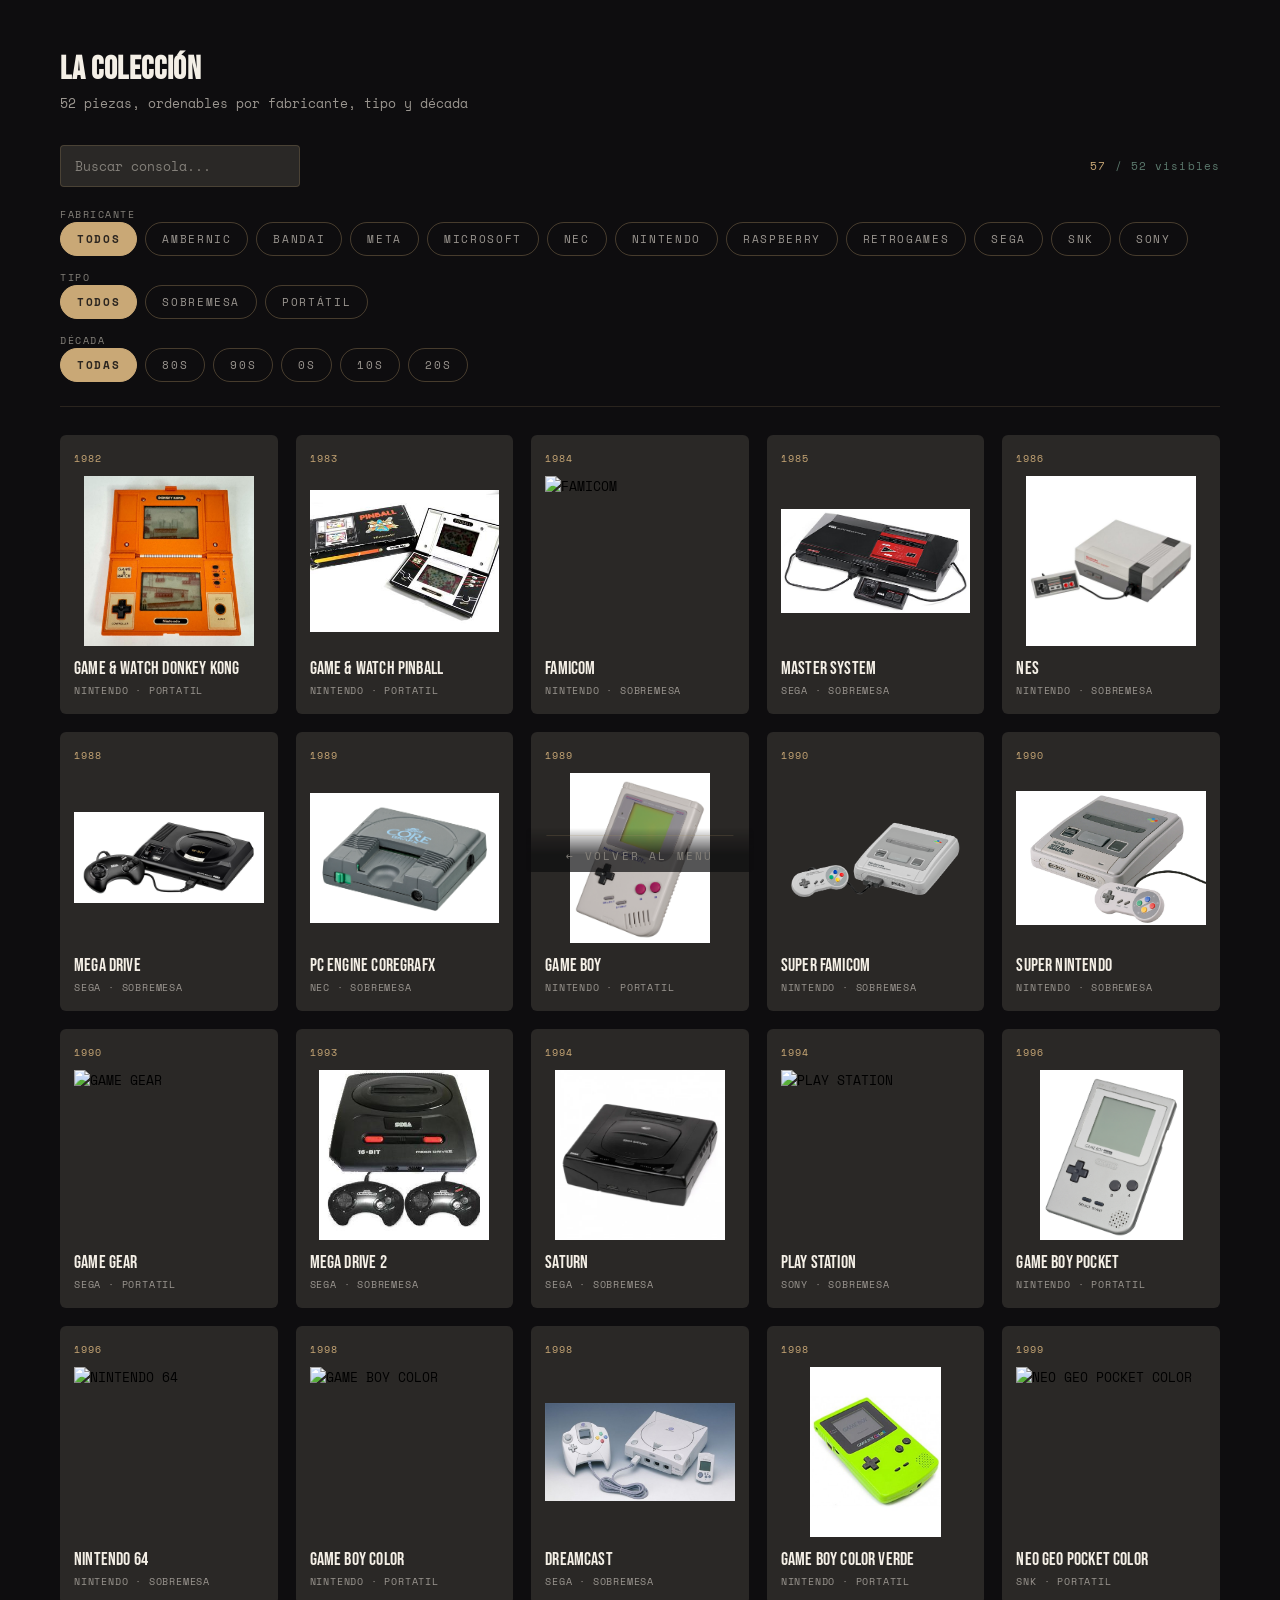
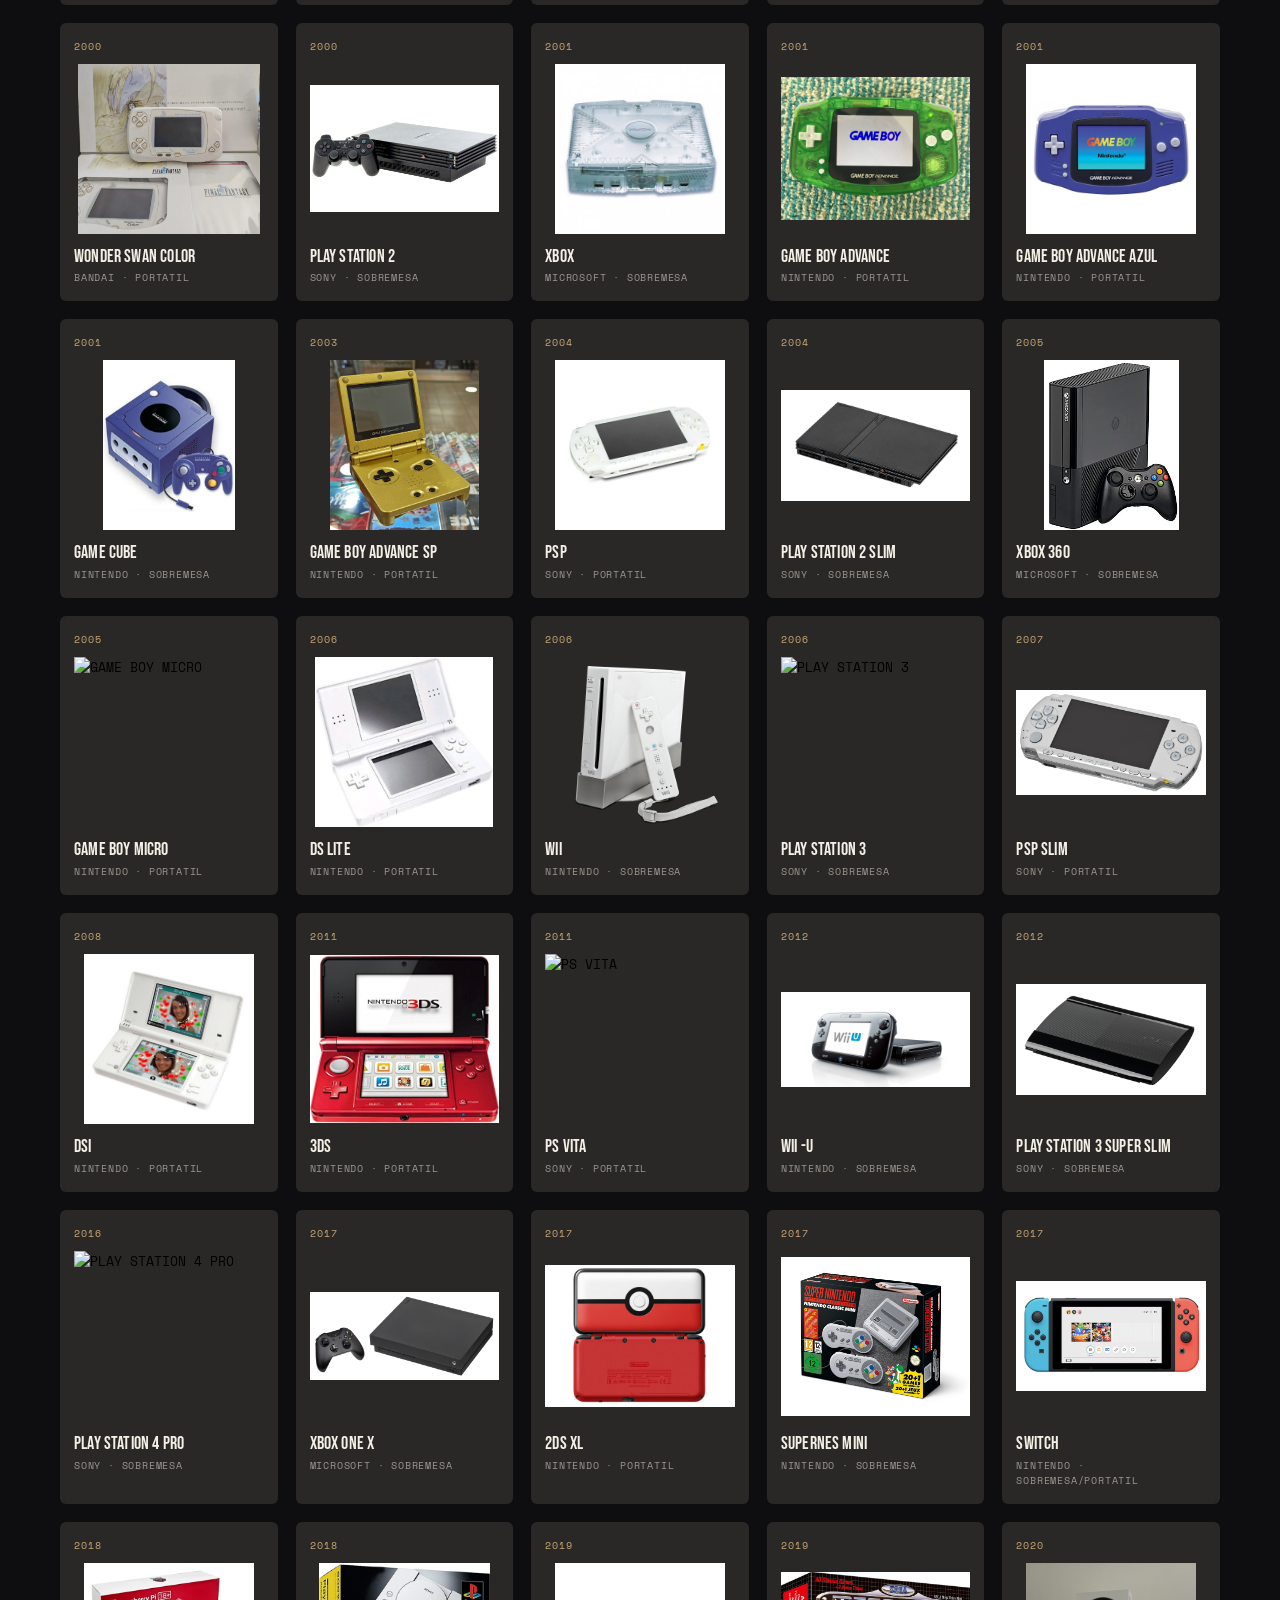
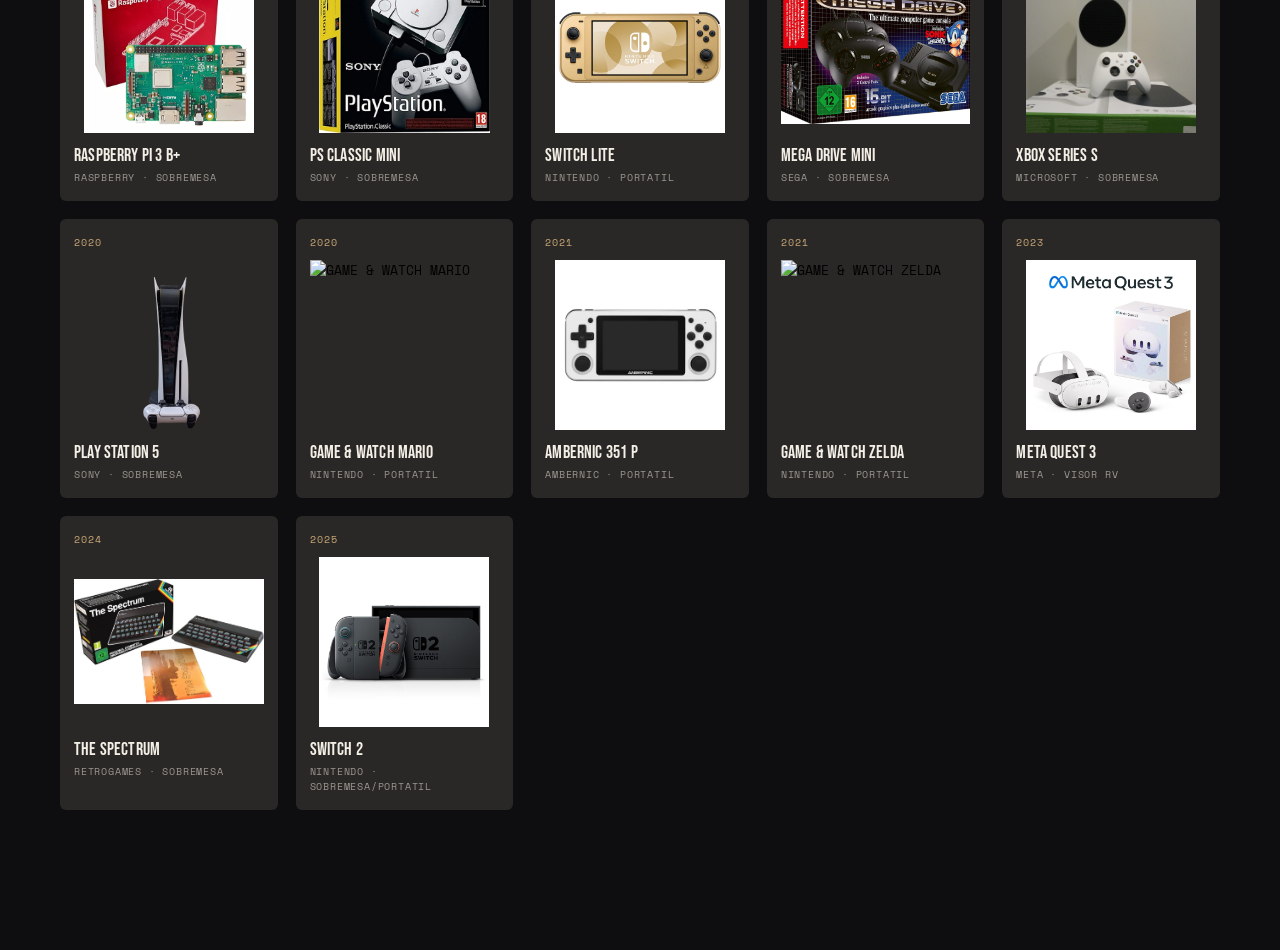
==== coleccion.html @ fd8c565e "primera version - 57 consolas, 1982-2025" ====
<!DOCTYPE html>
<html lang="es">
<head>
  <meta charset="UTF-8">
  <meta name="viewport" content="width=device-width, initial-scale=1.0">
  <title>La colección — Ficha completa</title>
  <link rel="preconnect" href="https://fonts.googleapis.com">
  <link href="https://fonts.googleapis.com/css2?family=Bebas+Neue&family=Fraunces:ital@1&family=Space+Mono:wght@400;700&display=swap" rel="stylesheet">
  <link rel="stylesheet" href="css/styles.css">
  <link rel="stylesheet" href="css/coleccion.css">
</head>
<body>

  <main>

    <header class="page-header">
      <h1 class="page-title">LA COLECCIÓN</h1>
      <p class="page-sub">52 piezas, ordenables por fabricante, tipo y década</p>
    </header>

    <!-- Buscador -->
    <div class="toolbar toolbar--search">
      <input type="text" id="searchInput" class="search" placeholder="Buscar consola..." autocomplete="off">
      <button id="filtersToggle" class="filters-toggle" aria-expanded="false" aria-controls="filtersPanel">
        Filtros
      </button>
      <p class="count"><span id="visibleCount">52</span> / 52 visibles</p>
    </div>

    <!-- Panel de filtros: visible siempre en desktop, colapsable en movil via JS/CSS -->
    <div id="filtersPanel" class="filters-panel">

      <fieldset class="filter-group" data-filter-group="fabricante">
        <legend class="filter-label">Fabricante</legend>
        <div class="pill-row" id="filterFabricante">
          <button class="pill active" data-value="todos">Todos</button>
          <!-- el resto de pills de fabricante se generan por JS desde consolas.json -->
        </div>
      </fieldset>

      <fieldset class="filter-group" data-filter-group="tipo">
        <legend class="filter-label">Tipo</legend>
        <div class="pill-row" id="filterTipo">
          <button class="pill active" data-value="todos">Todos</button>
          <button class="pill" data-value="sobremesa">Sobremesa</button>
          <button class="pill" data-value="portatil">Portátil</button>
        </div>
      </fieldset>

      <fieldset class="filter-group" data-filter-group="decada">
        <legend class="filter-label">Década</legend>
        <div class="pill-row" id="filterDecada">
          <button class="pill active" data-value="todos">Todas</button>
          <!-- las decadas reales se generan por JS segun los anios presentes en consolas.json -->
        </div>
      </fieldset>

    </div>

    <!-- Grid principal, poblado por JS -->
    <div class="grid-dense" id="grid"></div>

    <!-- Estado vacio, oculto por defecto -->
    <div class="empty-state" id="emptyState" hidden>
      <p class="title">No hay consolas que coincidan</p>
      <p class="hint">Prueba a quitar algún filtro o cambiar la búsqueda</p>
    </div>

  </main>

  <a href="index.html" class="back-to-menu">← Volver al menú</a>

  <!-- Overlay de detalle de consola -->
  <div class="detail-overlay" id="detailOverlay" hidden>
    <div class="detail-panel">
      <div class="detail-visual">
        <img id="detailImg" src="" alt="">
      </div>
      <div class="detail-info">
        <p class="eyebrow" id="detailTipo"></p>
        <h2 id="detailName"></h2>
        <p class="detail-meta">
          <span id="detailMaker"></span> · <span id="detailYear"></span>
        </p>
        <p class="detail-note" id="detailNote"></p>
        <button class="detail-close" id="detailClose">← Volver a la colección</button>
      </div>
    </div>
  </div>

  <!-- Plantilla de tarjeta, clonada por JS -->
  <template id="cardTemplate">
    <button class="card-dense" type="button">
      <span class="year-stamp"></span>
      <img class="card-img" src="" alt="">
      <span class="name"></span>
      <span class="maker"></span>
    </button>
  </template>

  <script src="js/data.js"></script>
  <script src="js/coleccion.js"></script>
</body>
</html>
---- css/styles.css ----
/* ============================================
   styles.css — Base compartida por las 3 páginas
   Variables, reset, tipografía, botón "volver al menú"
   ============================================ */

:root {
  --bg: #0E0D0F;
  --paper: #F4EFE6;
  --brass: #C9A876;
  --brick: #8B3A3A;
  --panel: #2A2826;
  --moss: #5C7A6E;

  --text-dim: #9b9690;
  --text-faint: #84807a;
}

* {
  margin: 0;
  padding: 0;
  box-sizing: border-box;
}

html {
  scroll-behavior: smooth;
}

body {
  background: var(--bg);
  color: var(--paper);
  font-family: 'Space Mono', monospace;
  -webkit-font-smoothing: antialiased;
}

img {
  display: block;
  max-width: 100%;
}

a {
  color: inherit;
}

button {
  font-family: inherit;
  cursor: pointer;
}

/* ---- Botón "volver al menú", compartido por timeline.html y coleccion.html ---- */

.back-to-menu {
  position: fixed;
  bottom: 36px;
  left: 50%;
  transform: translateX(-50%);
  font-size: 11px;
  letter-spacing: 0.2em;
  text-transform: uppercase;
  color: var(--text-faint);
  text-decoration: none;
  cursor: pointer;
  border-top: 1px solid rgba(201, 168, 118, 0.2);
  padding: 12px 20px 0;
  z-index: 60;
  transition: color 0.15s ease, border-color 0.15s ease;
  background: none;
}

.back-to-menu::before {
  content: '';
  position: absolute;
  inset: -8px -20px;
  background: var(--bg);
  opacity: 0.7;
  z-index: -1;
  border-radius: 4px;
  -webkit-mask-image: linear-gradient(to top, black 40%, transparent 100%);
  mask-image: linear-gradient(to top, black 40%, transparent 100%);
}

.back-to-menu:hover,
.back-to-menu:focus-visible {
  color: var(--brass);
  border-color: var(--brass);
}

/* ---- Utilidades tipográficas compartidas ---- */

.eyebrow {
  font-size: 13px;
  letter-spacing: 0.3em;
  text-transform: uppercase;
  color: var(--brass);
}

/* ---- Foco visible accesible, consistente en toda la web ---- */
:focus-visible {
  outline: 2px solid var(--brass);
  outline-offset: 3px;
}
---- css/coleccion.css ----
/* ============================================
   coleccion.css — coleccion.html
   ============================================ */

main {
  padding: 50px 60px 140px;
}

.page-header {
  margin-bottom: 4px;
}

.toolbar {
  display: flex;
  align-items: center;
}

.page-title {
  font-family: 'Bebas Neue', sans-serif;
  font-size: 32px;
  letter-spacing: 0.02em;
  margin-bottom: 4px;
}

.page-sub {
  font-size: 13px;
  color: var(--text-dim);
  margin-bottom: 32px;
}

/* ---- Toolbar de busqueda ---- */

.toolbar--search {
  display: flex;
  flex-wrap: wrap;
  align-items: center;
  gap: 14px;
  margin-bottom: 20px;
}

.search {
  background: var(--panel);
  border: 1px solid rgba(201, 168, 118, 0.2);
  border-radius: 4px;
  padding: 10px 14px;
  color: var(--paper);
  font-family: 'Space Mono', monospace;
  font-size: 13px;
  width: 240px;
}

.search::placeholder {
  color: var(--text-faint);
}

.filters-toggle {
  display: none; /* solo visible en movil, ver media query */
  background: transparent;
  border: 1px solid rgba(201, 168, 118, 0.3);
  border-radius: 999px;
  padding: 8px 18px;
  font-size: 11px;
  letter-spacing: 0.15em;
  text-transform: uppercase;
  color: var(--paper);
}

.count {
  margin-left: auto;
  font-size: 11px;
  color: var(--moss);
  letter-spacing: 0.1em;
}

.count span {
  color: var(--brass);
}

/* ---- Panel de filtros ---- */

.filters-panel {
  display: flex;
  flex-direction: column;
  gap: 14px;
  margin-bottom: 28px;
  padding-bottom: 24px;
  border-bottom: 1px solid rgba(201, 168, 118, 0.15);
}

.filter-group {
  border: none;
  display: flex;
  align-items: center;
  gap: 10px;
  flex-wrap: wrap;
}

.filter-label {
  font-size: 10px;
  letter-spacing: 0.15em;
  text-transform: uppercase;
  color: var(--text-faint);
  margin-right: 4px;
  min-width: 80px;
}

.pill-row {
  display: flex;
  flex-wrap: wrap;
  gap: 8px;
}

.pill {
  background: transparent;
  border: 1px solid rgba(201, 168, 118, 0.3);
  border-radius: 999px;
  padding: 8px 16px;
  font-size: 11px;
  letter-spacing: 0.15em;
  text-transform: uppercase;
  color: var(--text-dim);
  transition: all 0.15s ease;
}

.pill:hover {
  border-color: rgba(201, 168, 118, 0.6);
  color: var(--paper);
}

.pill.active {
  background: var(--brass);
  color: #2C2620;
  border-color: var(--brass);
  font-weight: 700;
}

/* ---- Grid denso ---- */

.grid-dense {
  display: grid;
  grid-template-columns: repeat(auto-fill, minmax(200px, 1fr));
  gap: 18px;
}

.card-dense {
  background: var(--panel);
  border: none;
  border-radius: 6px;
  padding: 16px 14px;
  position: relative;
  text-align: left;
  transition: transform 0.15s ease, background 0.15s ease;
  display: flex;
  flex-direction: column;
}

.card-dense:hover,
.card-dense:focus-visible {
  transform: translateY(-3px);
  background: #332f2b;
}

.card-dense.hidden {
  display: none;
}

.year-stamp {
  font-size: 10px;
  color: var(--brass);
  letter-spacing: 0.1em;
  margin-bottom: 10px;
}

.card-img {
  width: 100%;
  height: 170px;
  object-fit: contain;
  margin-bottom: 14px;
}

.card-dense .name {
  font-family: 'Bebas Neue', sans-serif;
  font-size: 18px;
  letter-spacing: 0.01em;
  line-height: 1.05;
  color: var(--paper);
}

.card-dense .maker {
  font-size: 10px;
  color: var(--text-dim);
  margin-top: 4px;
  text-transform: uppercase;
  letter-spacing: 0.08em;
}

/* ---- Estado vacío ---- */

.empty-state {
  text-align: center;
  padding: 60px 20px;
  color: var(--text-dim);
}

.empty-state .title {
  font-family: 'Bebas Neue', sans-serif;
  font-size: 26px;
  letter-spacing: 0.02em;
  color: var(--paper);
  margin-bottom: 8px;
}

.empty-state .hint {
  font-size: 13px;
  color: var(--text-faint);
}

/* ---- Overlay de detalle ---- */

.detail-overlay {
  position: fixed;
  inset: 0;
  background: rgba(8, 7, 8, 0.92);
  display: flex;
  align-items: center;
  justify-content: center;
  z-index: 50;
  padding: 40px;
}

.detail-overlay[hidden] {
  display: none;
}

.detail-panel {
  max-width: 880px;
  width: 100%;
  display: flex;
  gap: 60px;
  align-items: center;
}

.detail-visual {
  flex: 0 0 320px;
  height: 320px;
  display: flex;
  align-items: center;
  justify-content: center;
  position: relative;
}

.detail-visual::before {
  content: '';
  position: absolute;
  width: 380px;
  height: 380px;
  border-radius: 50%;
  background: radial-gradient(circle, rgba(201, 168, 118, 0.1) 0%, transparent 70%);
  z-index: -1;
}

#detailImg {
  max-width: 100%;
  max-height: 100%;
  object-fit: contain;
  filter: drop-shadow(0 20px 40px rgba(0, 0, 0, 0.5));
}

.detail-info h2 {
  font-family: 'Bebas Neue', sans-serif;
  font-size: 56px;
  letter-spacing: 0.01em;
  line-height: 1.0;
  margin: 16px 0 18px;
}

.detail-meta {
  display: flex;
  gap: 10px;
  font-size: 14px;
  color: var(--text-dim);
  margin-bottom: 24px;
  text-transform: uppercase;
  letter-spacing: 0.05em;
}

.detail-meta span {
  color: var(--brass);
}

.detail-note {
  font-family: 'Fraunces', serif;
  font-style: italic;
  font-size: 18px;
  color: #c9c4ba;
  line-height: 1.5;
  max-width: 380px;
  border-left: 2px solid var(--brick);
  padding-left: 16px;
  margin-bottom: 28px;
}

.detail-close {
  background: transparent;
  border: 1px solid rgba(201, 168, 118, 0.3);
  border-radius: 999px;
  padding: 8px 20px;
  font-size: 11px;
  letter-spacing: 0.15em;
  text-transform: uppercase;
  color: var(--paper);
}

.detail-close:hover {
  border-color: var(--brass);
  color: var(--brass);
}

/* ---- Responsive: colección en móvil ---- */

@media (max-width: 768px) {
  main {
    padding: 30px 20px 120px;
  }

  .grid-dense {
    grid-template-columns: 1fr; /* 1 columna, lista vertical */
  }

  .card-img {
    height: 240px;
  }

  .filters-toggle {
    display: inline-block; /* aparece el botón "Filtros" */
  }

  /* El panel se colapsa por defecto en móvil; se expande con la clase .open via JS */
  .filters-panel {
    display: none;
  }

  .filters-panel.open {
    display: flex;
  }

  .detail-panel {
    flex-direction: column;
    text-align: center;
    gap: 28px;
  }

  .detail-note {
    margin: 0 auto 28px;
    text-align: left;
  }
}
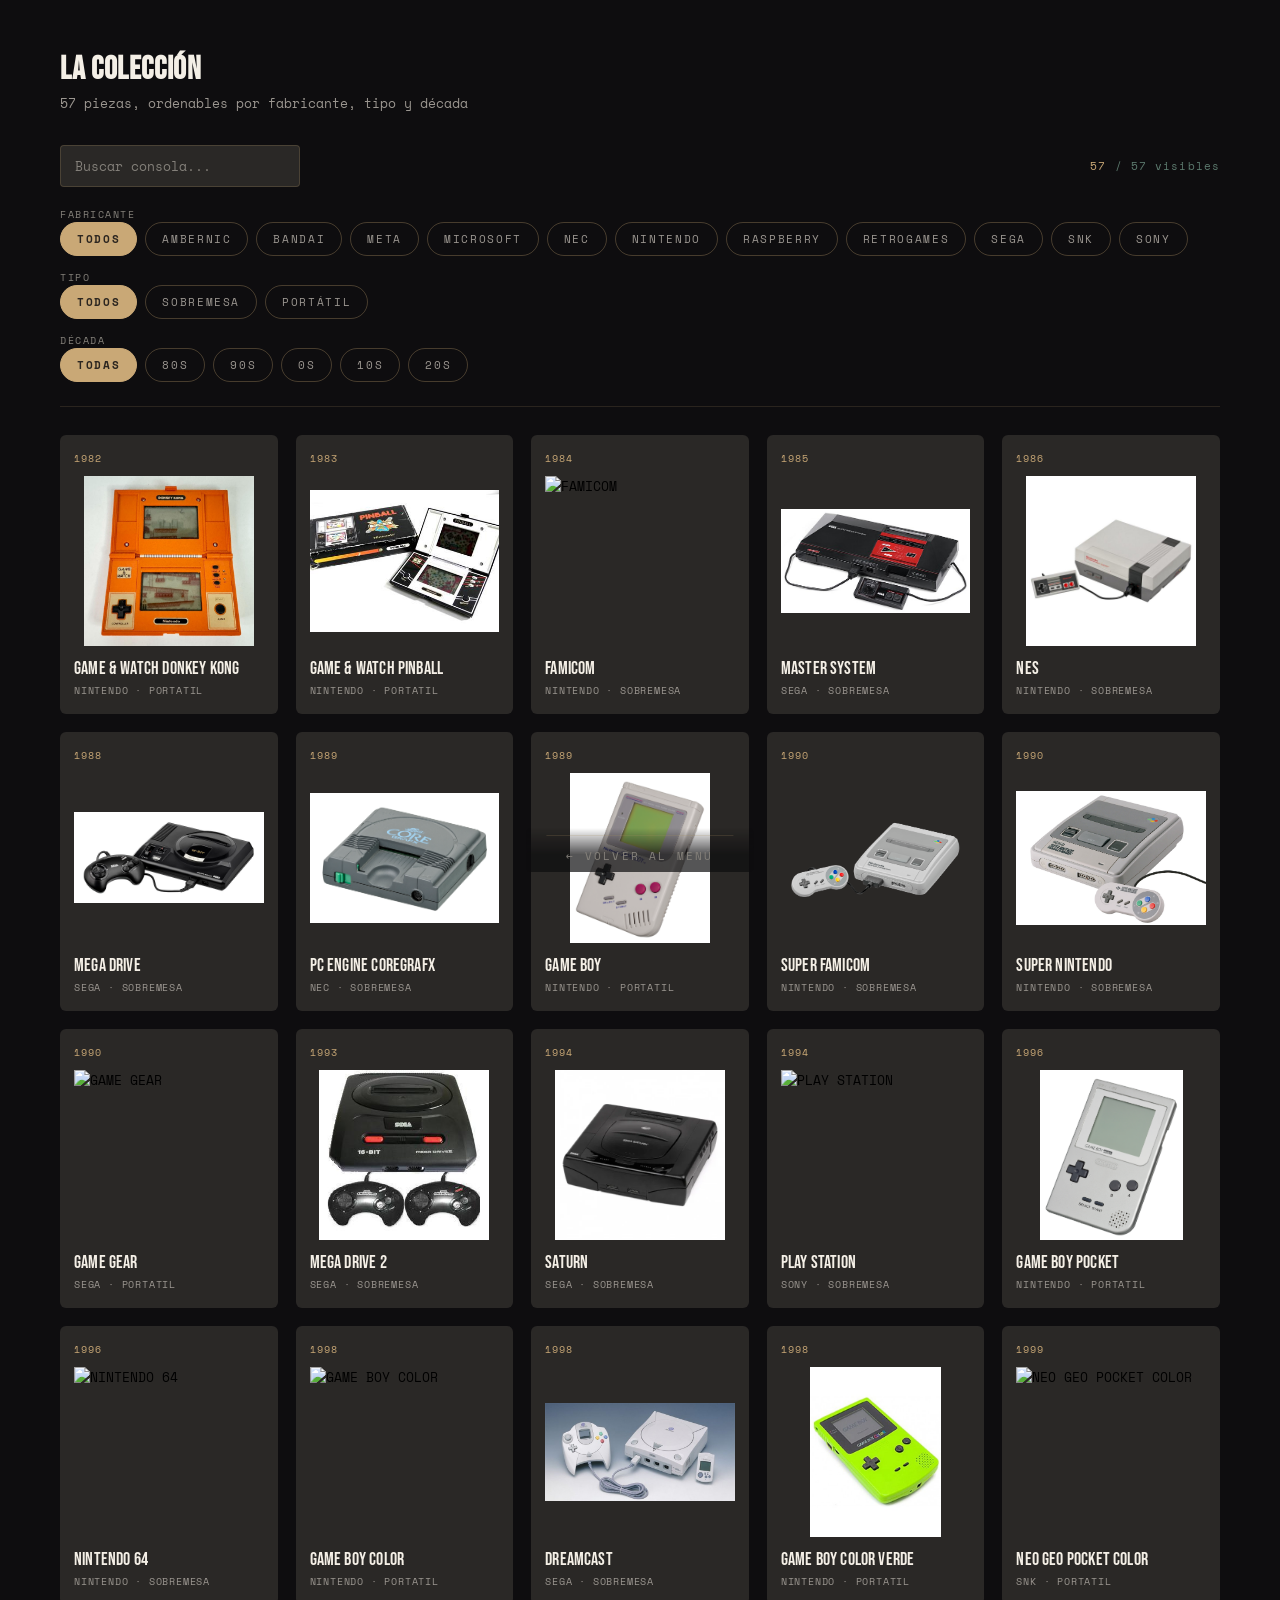
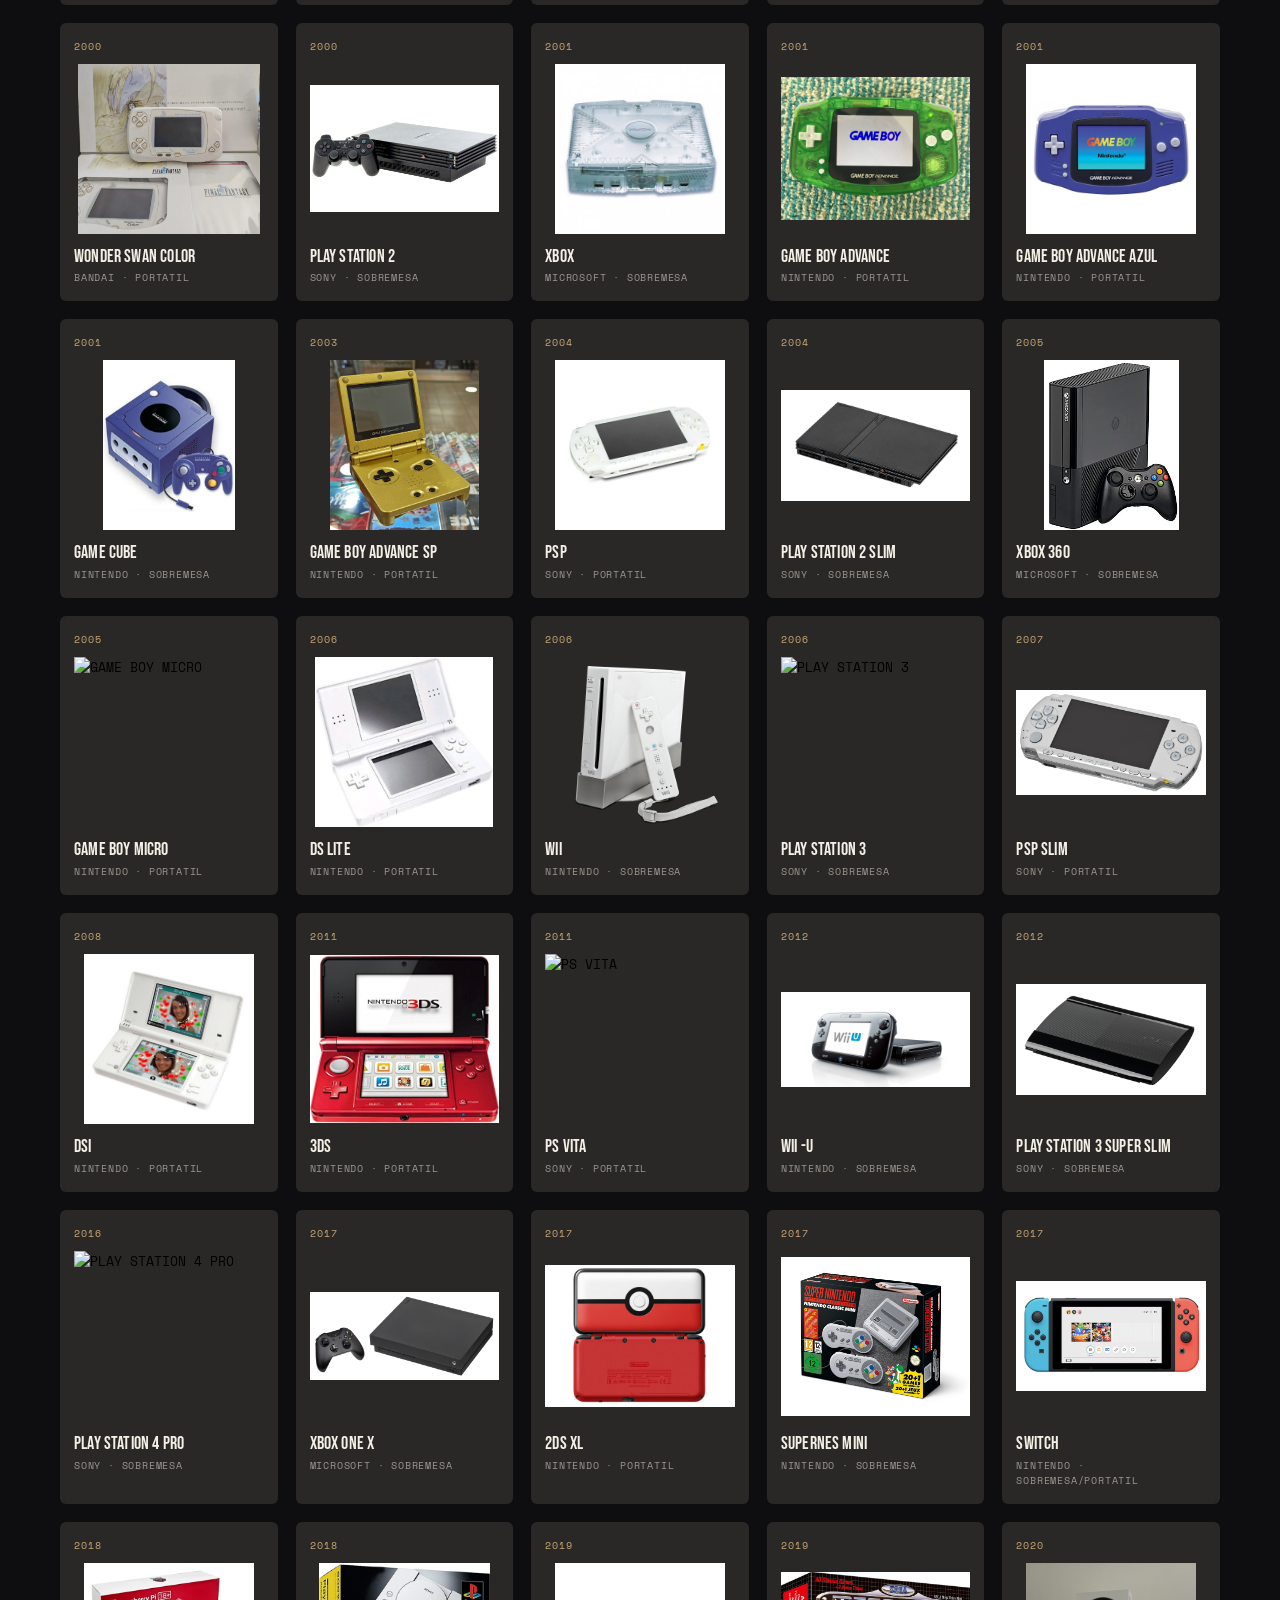
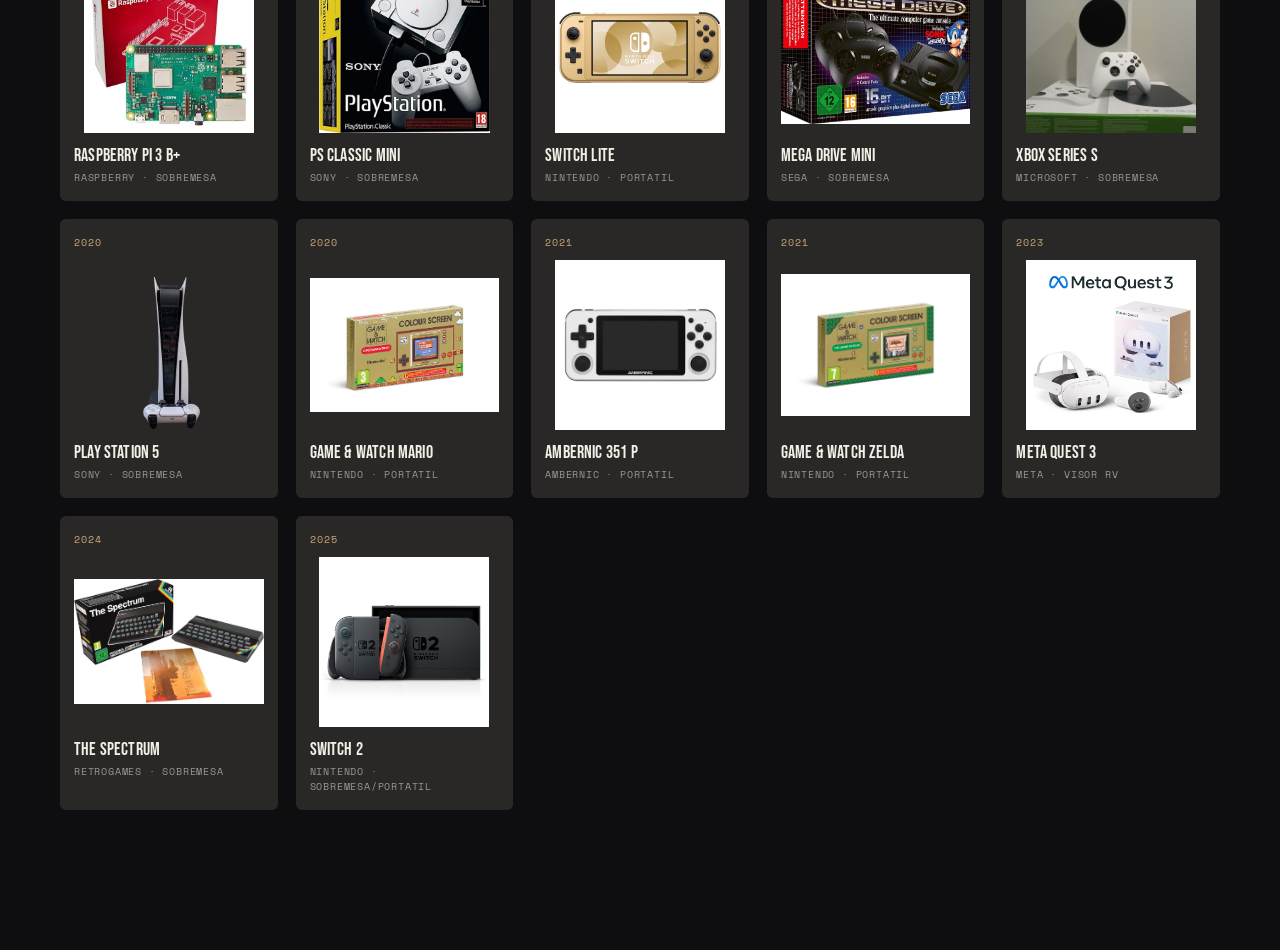
==== commit cf2752a9: "minor fixes" ====
--- a/coleccion.html
+++ b/coleccion.html
@@ -15,7 +15,7 @@
 
     <header class="page-header">
       <h1 class="page-title">LA COLECCIÓN</h1>
-      <p class="page-sub">52 piezas, ordenables por fabricante, tipo y década</p>
+      <p class="page-sub">57 piezas, ordenables por fabricante, tipo y década</p>
     </header>
 
     <!-- Buscador -->
@@ -24,7 +24,7 @@
       <button id="filtersToggle" class="filters-toggle" aria-expanded="false" aria-controls="filtersPanel">
         Filtros
       </button>
-      <p class="count"><span id="visibleCount">52</span> / 52 visibles</p>
+      <p class="count"><span id="visibleCount">57</span> / 57 visibles</p>
     </div>
 
     <!-- Panel de filtros: visible siempre en desktop, colapsable en movil via JS/CSS -->
